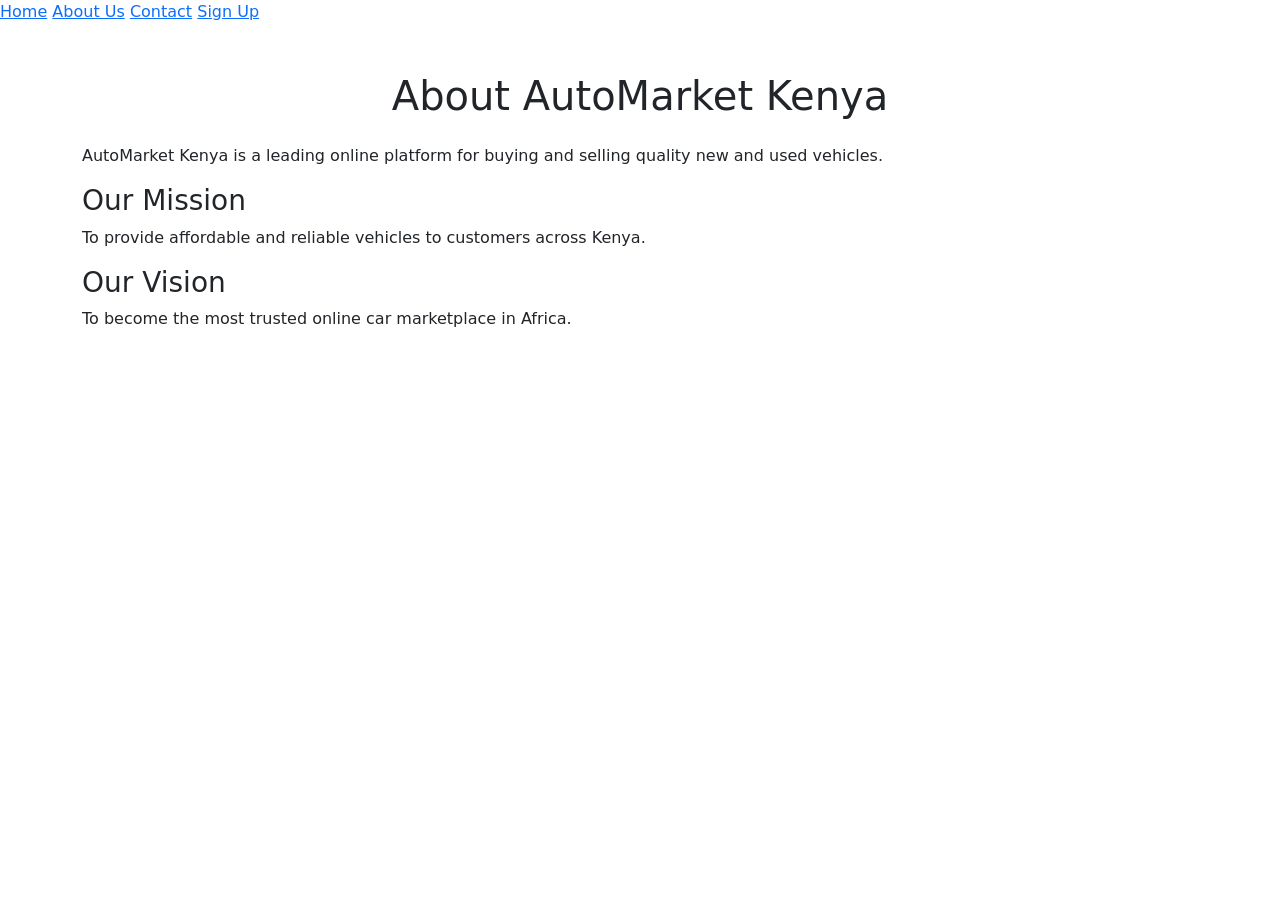
==== about.html @ 22e5df2d "create css and link t to the page" ====
<!DOCTYPE html>
<html lang="en">
<head>
    <meta charset="UTF-8">
    <meta name="viewport" content="width=device-width, initial-scale=1.0">
    <title>About Us - AutoMarket Kenya</title>

    <link href="https://cdn.jsdelivr.net/npm/bootstrap@5.3.3/dist/css/bootstrap.min.css"
          rel="stylesheet">

    <link rel="stylesheet" href="style.css">
</head>
<body>

    <nav>
         <a href="index.html">Home</a>
         <a href="about.html">About Us</a>        
         <a href="contact.html">Contact</a>
         <a href="signup.html">Sign Up</a>
    </nav>

    <div class="container py-5">
        <h1 class="text-center mb-4">About AutoMarket Kenya</h1>

        <p>
            AutoMarket Kenya is a leading online platform for buying and
            selling quality new and used vehicles.
        </p>

        <h3>Our Mission</h3>
        <p>
            To provide affordable and reliable vehicles to customers
            across Kenya.
        </p>

        <h3>Our Vision</h3>
        <p>
            To become the most trusted online car marketplace in Africa.
        </p>
    </div>

    <script src="https://cdn.jsdelivr.net/npm/bootstrap@5.3.3/dist/js/bootstrap.bundle.min.js"></script>
</body>
</html>
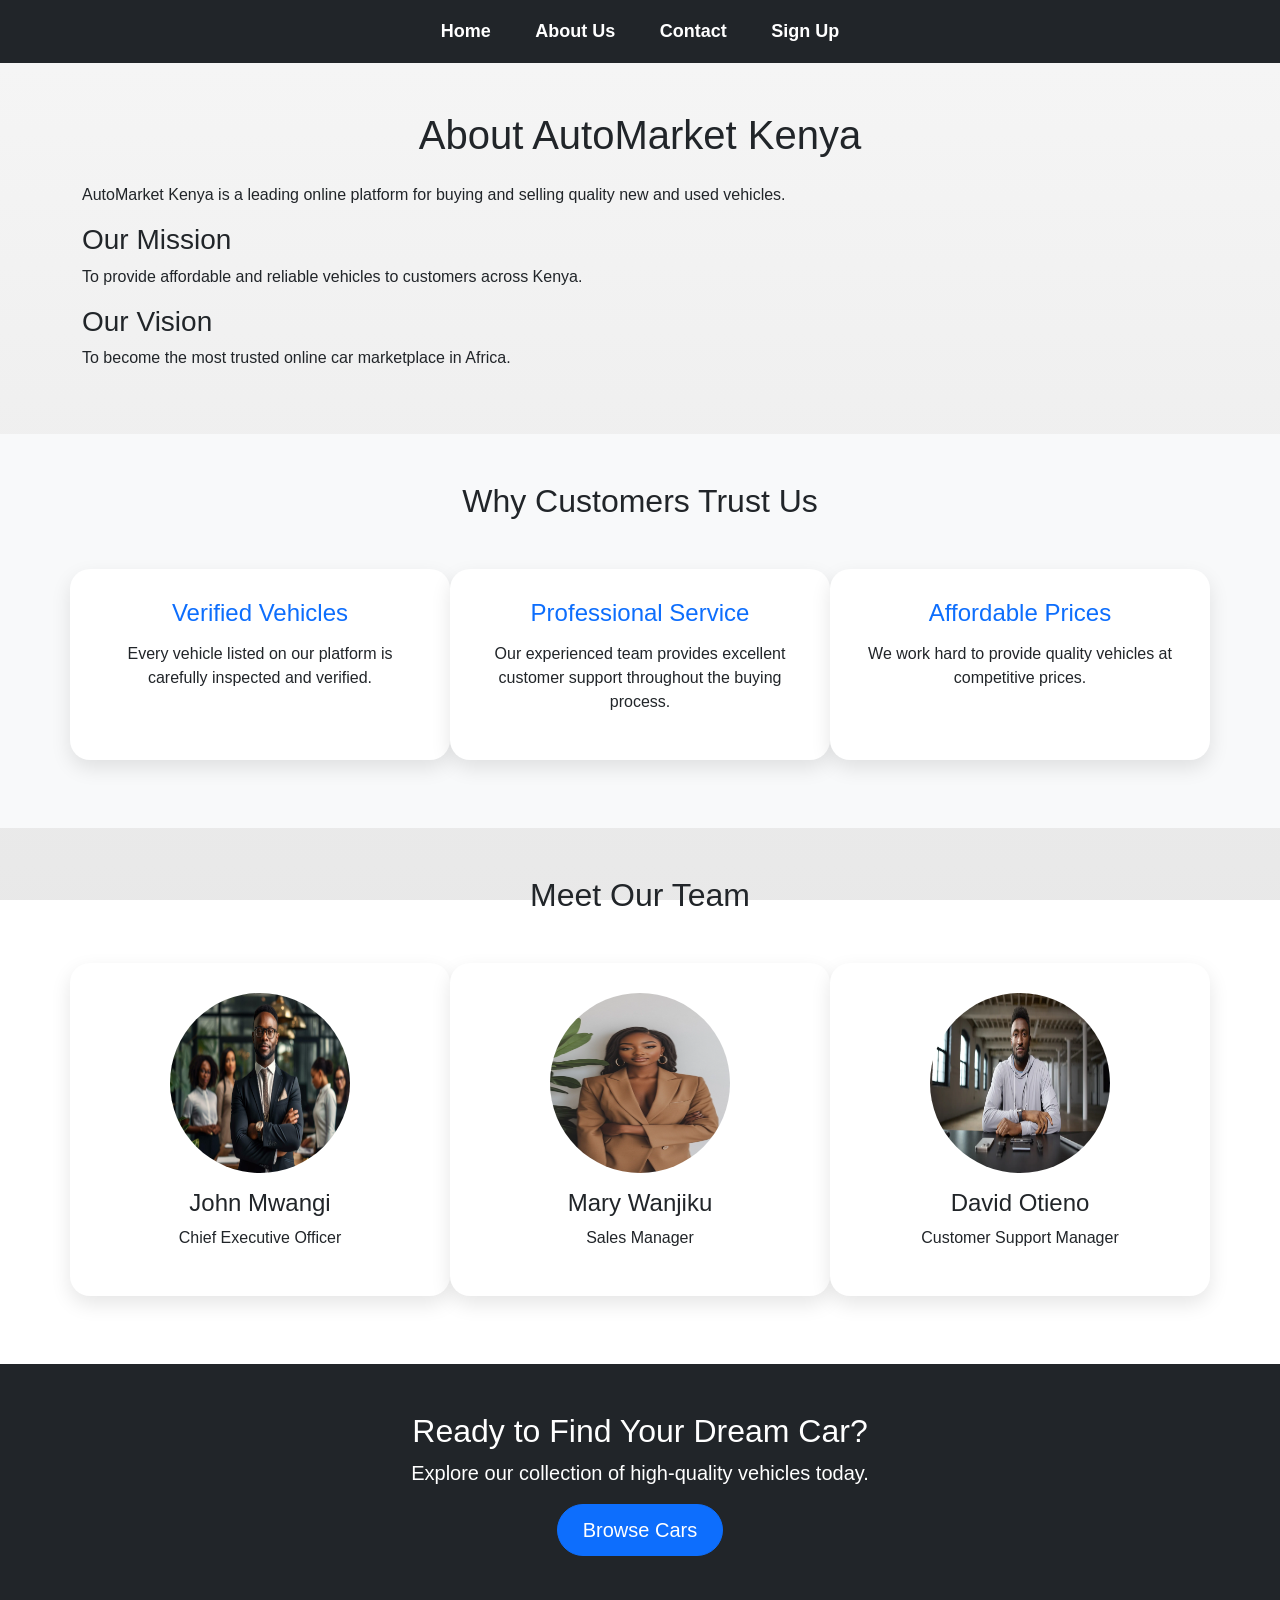
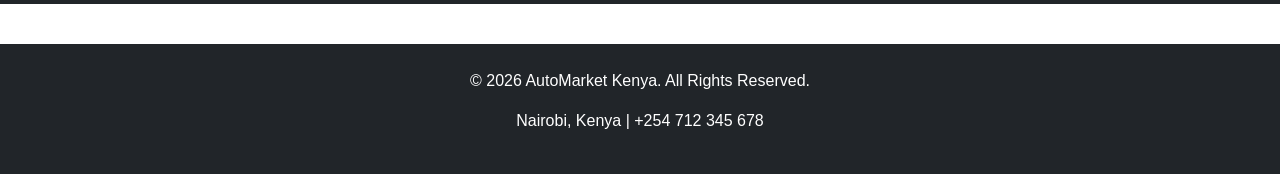
==== commit 74addd6b: "add more details to our about page" ====
--- a/about.html
+++ b/about.html
@@ -38,7 +38,139 @@
             To become the most trusted online car marketplace in Africa.
         </p>
     </div>
+    
+<section class="bg-light py-5">
 
+    <div class="container">
+
+        <h2 class="text-center mb-5">
+            Why Customers Trust Us
+        </h2>
+
+        <div class="row text-center">
+
+            <div class="col-md-4 choose-card">
+
+                <h4>Verified Vehicles</h4>
+
+                <p>
+                    Every vehicle listed on our platform is carefully
+                    inspected and verified.
+                </p>
+
+            </div>
+
+            <div class="col-md-4 choose-card">
+
+                <h4>Professional Service</h4>
+
+                <p>
+                    Our experienced team provides excellent customer
+                    support throughout the buying process.
+                </p>
+
+            </div>
+
+            <div class="col-md-4 choose-card">
+
+                <h4>Affordable Prices</h4>
+
+                <p>
+                    We work hard to provide quality vehicles at
+                    competitive prices.
+                </p>
+
+            </div>
+
+        </div>
+
+    </div>
+
+</section>
+<!-- Meet Our Team Section -->
+<section class="container py-5">
+
+    <h2 class="text-center mb-5">
+        Meet Our Team
+    </h2>
+
+    <div class="row text-center">
+
+        <div class="col-md-4">
+
+            <img src="ceo.png"
+                 class="rounded-circle mb-3"
+                 width="180"
+                 height="180">
+
+            <h4>John Mwangi</h4>
+
+            <p>Chief Executive Officer</p>
+
+        </div>
+
+        <div class="col-md-4">
+
+            <img src="image.webp"
+                 class="rounded-circle mb-3"
+                 width="180"
+                 height="180">
+
+            <h4>Mary Wanjiku</h4>
+
+            <p>Sales Manager</p>
+
+        </div>
+
+        <div class="col-md-4">
+
+            <img src="david.png"
+                 class="rounded-circle mb-3"
+                 width="180"
+                 height="180">
+
+            <h4>David Otieno</h4>
+
+            <p>Customer Support Manager</p>
+
+        </div>
+
+    </div>
+
+</section>
+<!-- Call To Action Section -->
+<section class="bg-dark text-white py-5">
+
+    <div class="container text-center">
+
+        <h2>
+            Ready to Find Your Dream Car?
+        </h2>
+
+        <p class="lead">
+            Explore our collection of high-quality vehicles today.
+        </p>
+
+        <a href="inventory.html"
+           class="btn btn-primary btn-lg">
+            Browse Cars
+        </a>
+
+    </div>
+
+</section>
+<!-- Footer Section -->
+<footer class="footer">
+
+    <p>
+        © 2026 AutoMarket Kenya. All Rights Reserved.
+    </p>
+
+    <p>
+        Nairobi, Kenya | +254 712 345 678
+    </p>
+
+</footer>
     <script src="https://cdn.jsdelivr.net/npm/bootstrap@5.3.3/dist/js/bootstrap.bundle.min.js"></script>
 </body>
 </html>
--- a/style.css
+++ b/style.css
@@ -0,0 +1,159 @@
+/* General styles */
+body {
+    font-family: Arial, Helvetica, sans-serif;
+    background: linear-gradient(
+        rgba(245,245,245,0.9),
+        rgba(230,230,230,0.9)
+    ),
+    url("images/background.jpg");
+
+    background-size: cover;
+    background-attachment: fixed;
+    background-position: center;
+}
+
+/* Navigation bar */
+nav {
+    background-color: #212529;
+    padding: 18px;
+    text-align: center;
+}
+
+nav a {
+    color: white;
+    text-decoration: none;
+    margin: 0 20px;
+    font-size: 18px;
+    font-weight: bold;
+}
+
+nav a:hover {
+    color: #0d6efd;
+}
+
+/* Hero section */
+.hero {
+    background: linear-gradient(rgba(0,0,0,0.6),
+                rgba(0,0,0,0.6)),
+                url("images/hero-banner.jpg");
+    background-size: cover;
+    background-position: center;
+    height: 70vh;
+
+    display: flex;
+    justify-content: center;
+    align-items: center;
+    text-align: center;
+
+    color: white;
+}
+
+.hero h1 {
+    font-size: 70px;
+    text-shadow: 3px 3px 10px black;
+}
+
+.hero p {
+    font-size: 25px;
+}
+
+/* Statistics section */
+.text-primary {
+    font-size: 55px;
+}
+.row.text-center .col-md-4{
+    background: white;
+    border-radius: 20px;
+    padding: 30px;
+    margin-bottom: 20px;
+
+    box-shadow:
+        0px 8px 20px rgba(0,0,0,0.1);
+
+    transition: 0.4s;
+}
+
+.row.text-center .col-md-4:hover{
+    transform: translateY(-10px);
+}
+
+/* Why choose us section */
+.bg-light h4 {
+    margin-bottom: 15px;
+    color: #0d6efd;
+}
+
+/* Featured vehicle cards */
+.card {
+    border: none;
+    border-radius: 25px;
+    overflow: hidden;
+    
+    box-shadow:
+        0px 10px 25px rgba(0,0,0,0.15);
+
+    transition: 0.5s;
+}
+
+.card:hover {
+    transform: scale(1.05);
+}
+section{
+    padding-top: 70px;
+    padding-bottom: 70px;
+}
+.card-body {
+    text-align: center;
+}
+
+.card-body h5 {
+    font-weight: bold;
+}
+
+.card-body p {
+    margin-bottom: 8px;
+}
+
+/* Vehicle images */
+.vehicle-img {
+    width: 100%;
+    height: 250px;
+    object-fit: cover;
+}
+
+/* Buttons */
+.btn-primary {
+    border-radius: 30px;
+    padding: 10px 25px;
+}
+
+/* Footer */
+.footer {
+    background-color: #212529;
+    color: white;
+    text-align: center;
+    padding: 25px;
+    margin-top: 40px;
+}
+
+
+/* Responsive design */
+@media (max-width: 768px) {
+
+    .hero {
+        height: 50vh;
+    }
+
+    .hero h1 {
+        font-size: 40px;
+    }
+
+    .hero p {
+        font-size: 18px;
+    }
+
+    nav a {
+        display: block;
+        margin: 10px 0;
+    }
+}
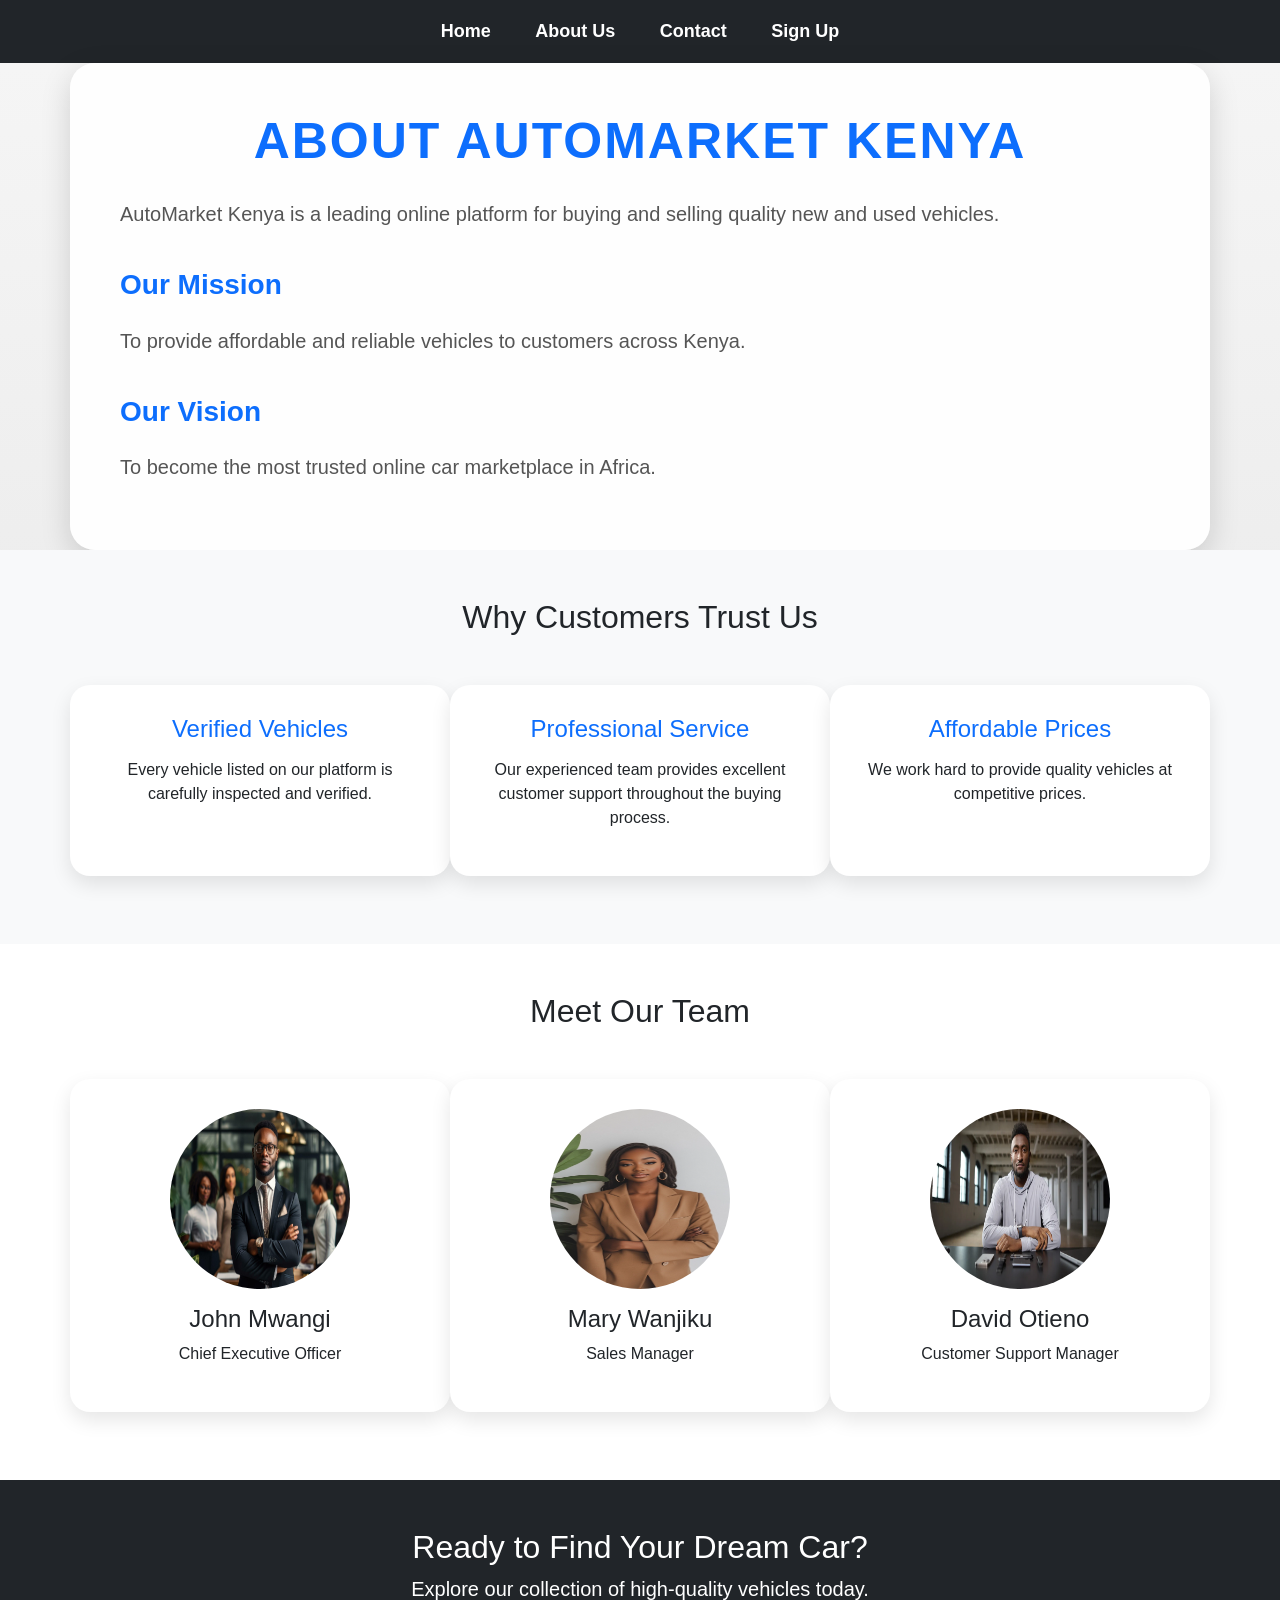
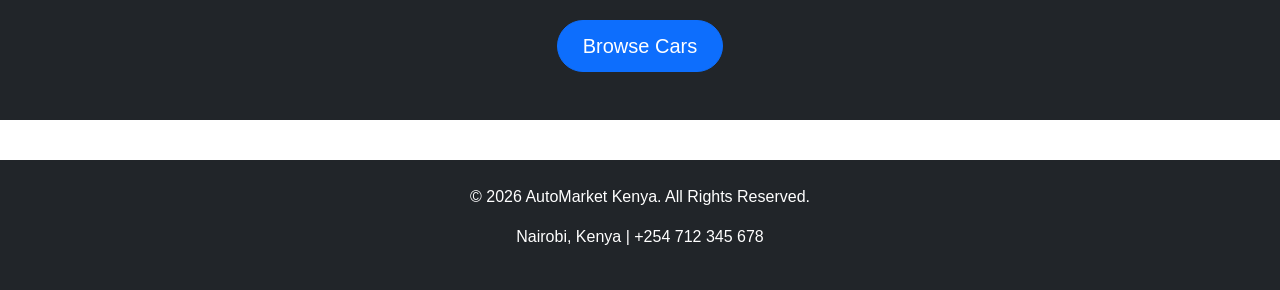
==== commit f8fdca1f: "style about headings" ====
--- a/about.html
+++ b/about.html
@@ -19,7 +19,7 @@
          <a href="signup.html">Sign Up</a>
     </nav>
 
-    <div class="container py-5">
+    <div class="container py-5 about-box">
         <h1 class="text-center mb-4">About AutoMarket Kenya</h1>
 
         <p>
--- a/style.css
+++ b/style.css
@@ -156,4 +156,32 @@
         display: block;
         margin: 10px 0;
     }
+}
+/* About section box */
+.about-box{
+    background: rgba(255,255,255,0.95);
+    padding: 50px;
+    border-radius: 25px;
+    box-shadow: 0px 10px 30px rgba(0,0,0,0.15);
+}
+.about-box h1{
+    color: #0d6efd;
+    font-weight: bold;
+    font-size: 50px;
+    margin-bottom: 35px;
+    text-transform: uppercase;
+    letter-spacing: 2px;
+}
+.about-box p{
+    font-size: 20px;
+    line-height: 1.9;
+    color: #555;
+    text-align: justify;
+}
+.about-box h3{
+    color: #0d6efd;
+    font-weight: bold;
+    margin-top: 35px;
+    margin-bottom: 20px;
+    position: relative;
 }
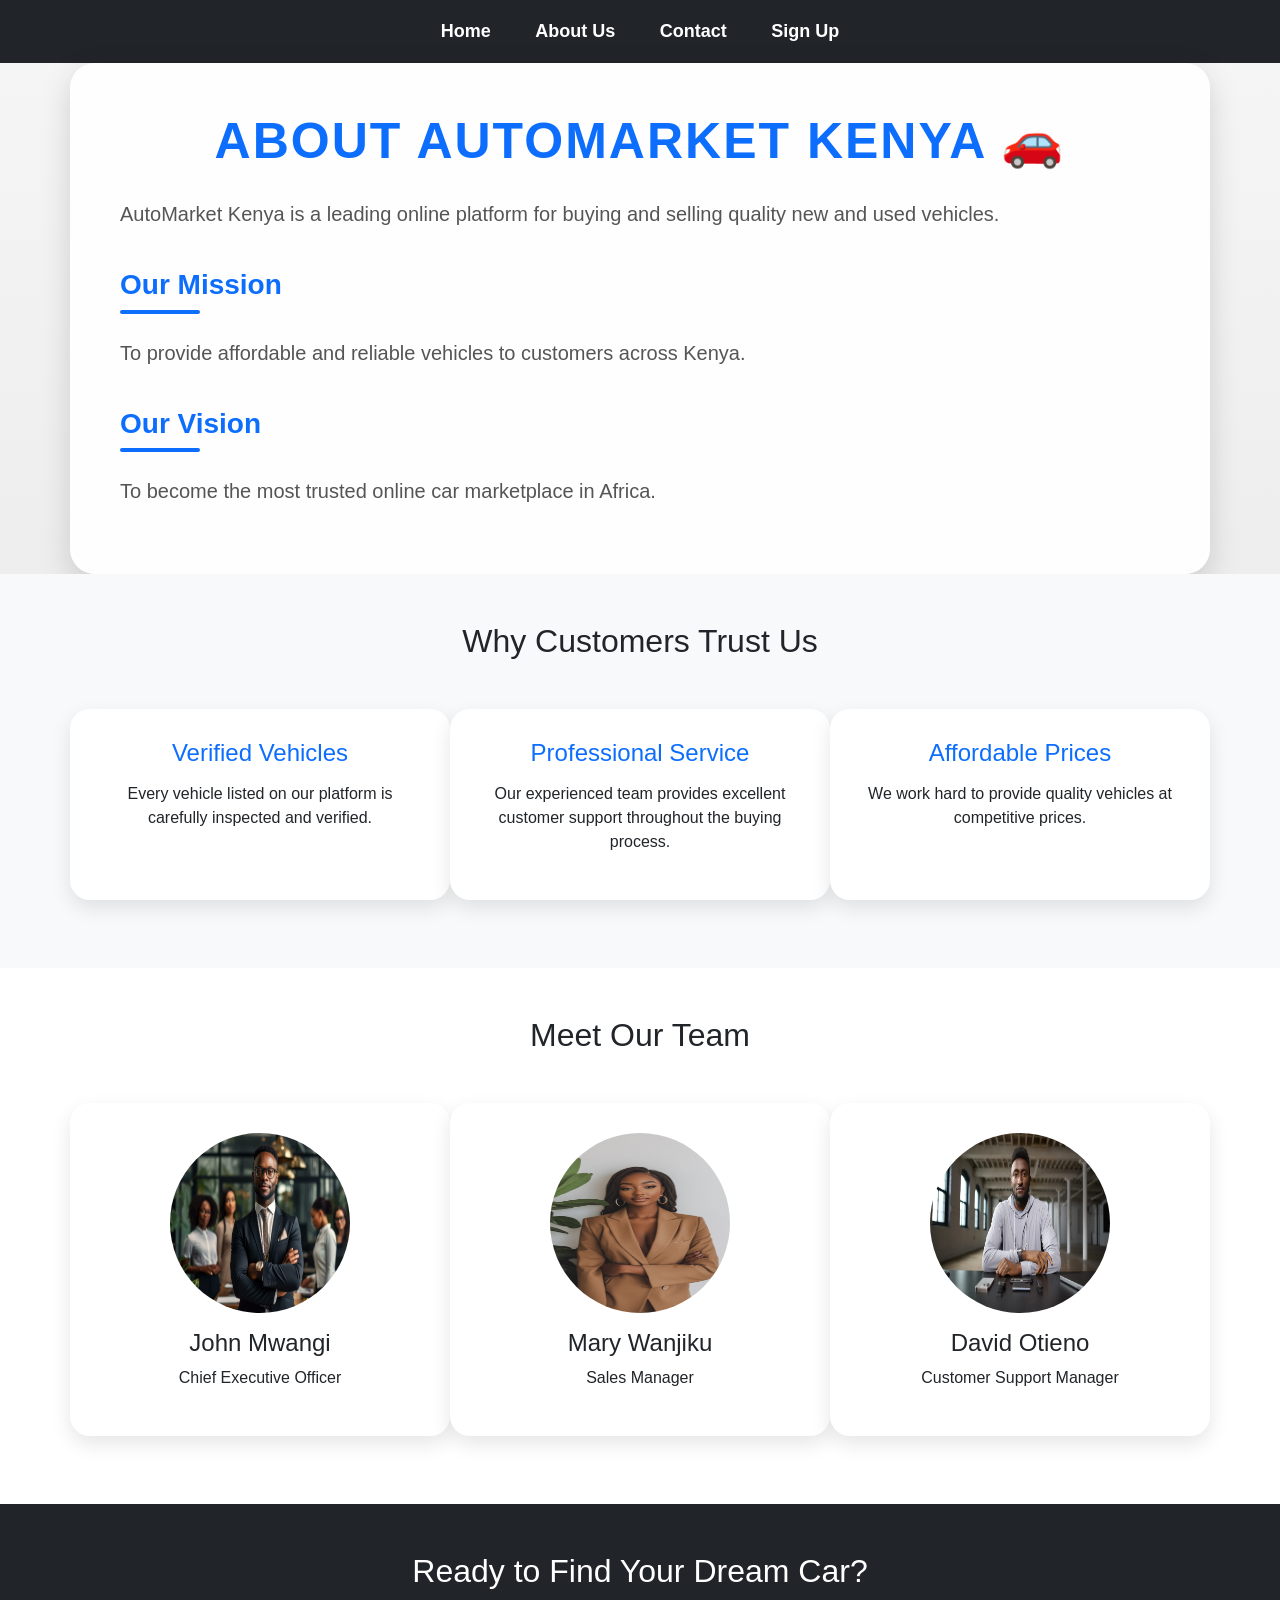
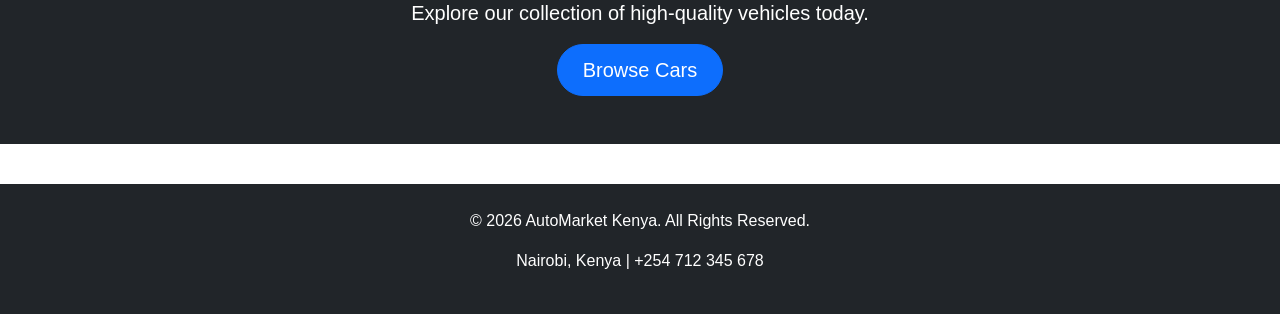
==== commit 45c380f6: "about css and inventory page creation" ====
--- a/about.html
+++ b/about.html
@@ -20,7 +20,9 @@
     </nav>
 
     <div class="container py-5 about-box">
-        <h1 class="text-center mb-4">About AutoMarket Kenya</h1>
+        <h1 class="text-center mb-4">
+    About AutoMarket Kenya 🚗
+    </h1>
 
         <p>
             AutoMarket Kenya is a leading online platform for buying and
--- a/style.css
+++ b/style.css
@@ -184,4 +184,17 @@
     margin-top: 35px;
     margin-bottom: 20px;
     position: relative;
+}
+.about-box h3::after{
+    content: "";
+    display: block;
+    width: 80px;
+    height: 4px;
+    background: #0d6efd;
+    margin-top: 8px;
+    border-radius: 10px;
+}
+.about-box:hover{
+    transform: translateY(-5px);
+    transition: 0.4s;
 }
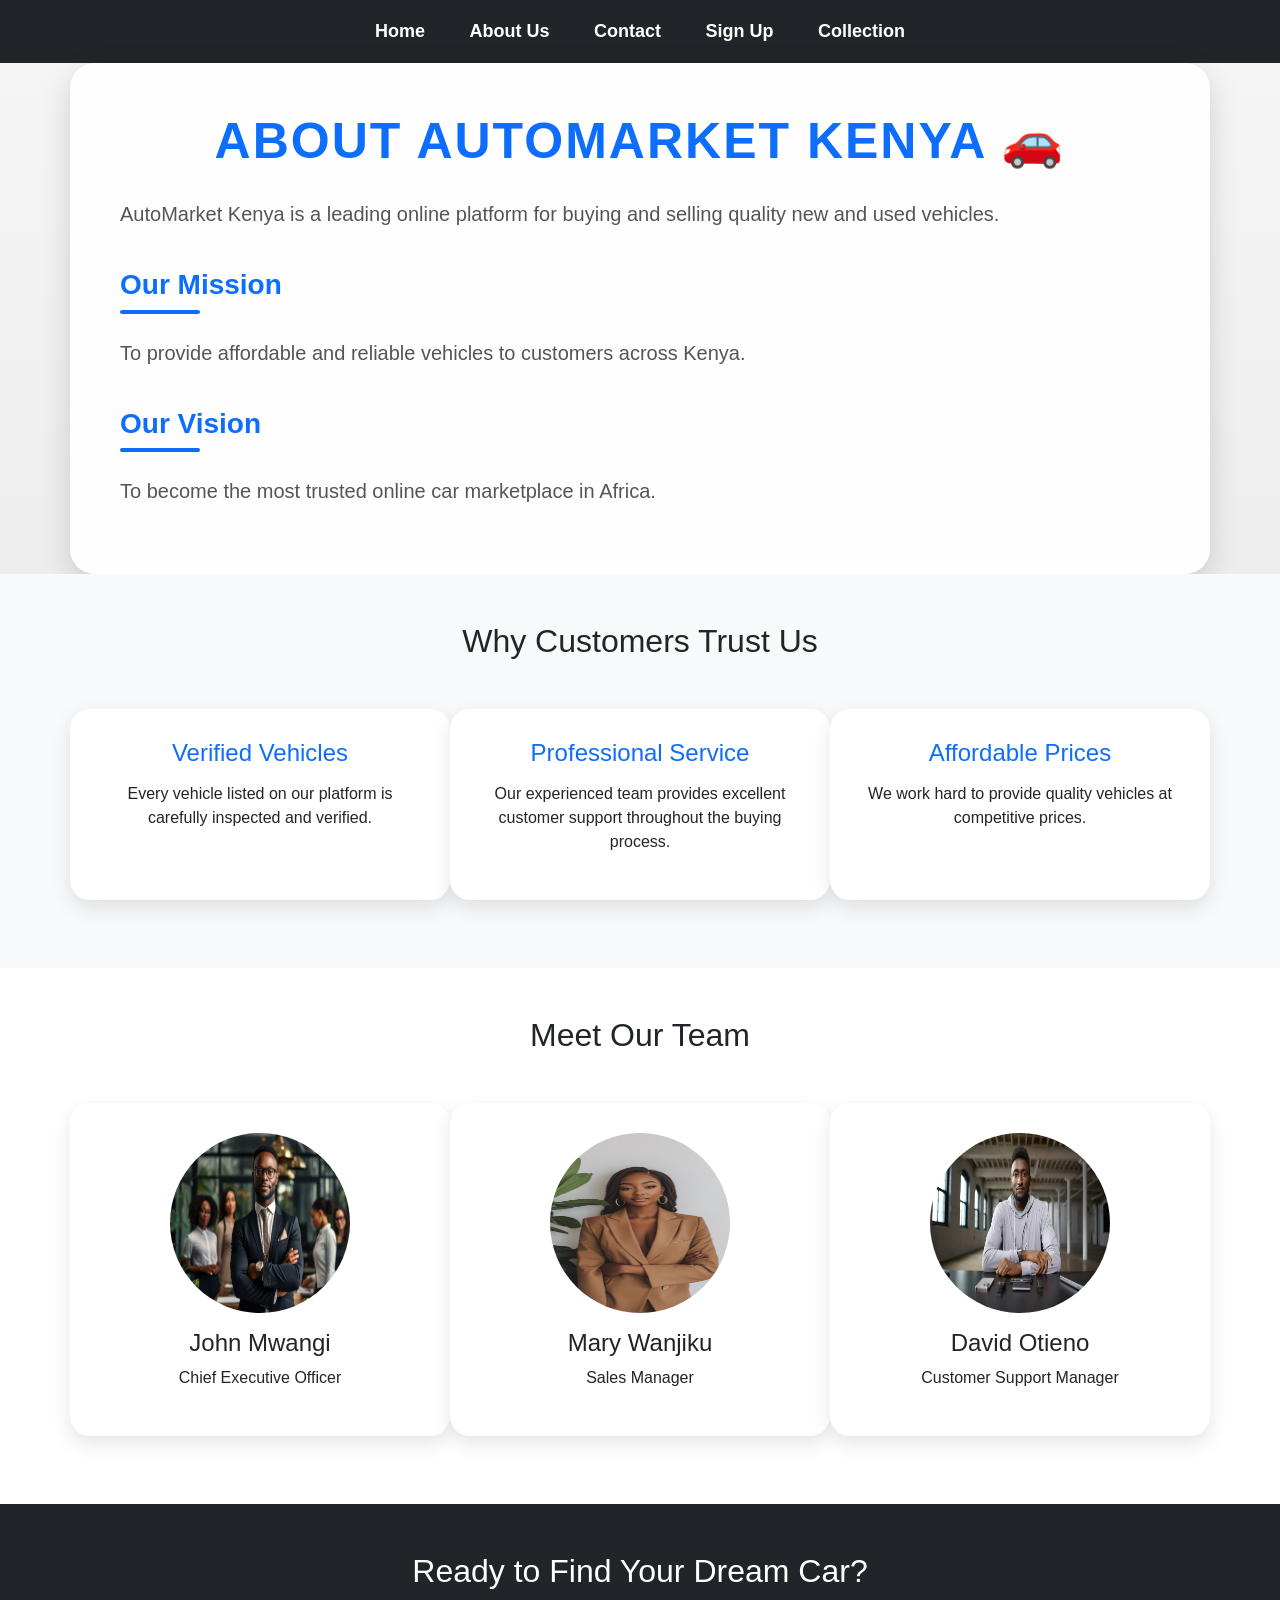
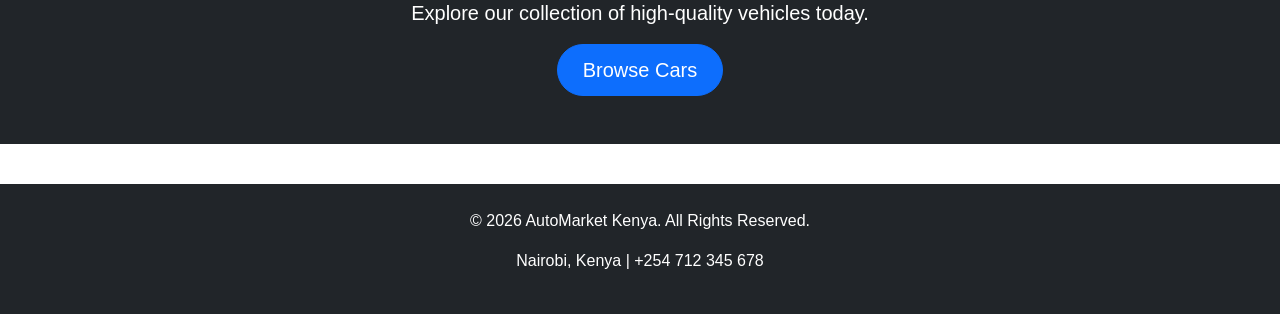
==== commit 16b66a3b: "link inventonry to other pages" ====
--- a/about.html
+++ b/about.html
@@ -17,6 +17,7 @@
          <a href="about.html">About Us</a>        
          <a href="contact.html">Contact</a>
          <a href="signup.html">Sign Up</a>
+         <a href="inventory.html">Collection</a>
     </nav>
 
     <div class="container py-5 about-box">
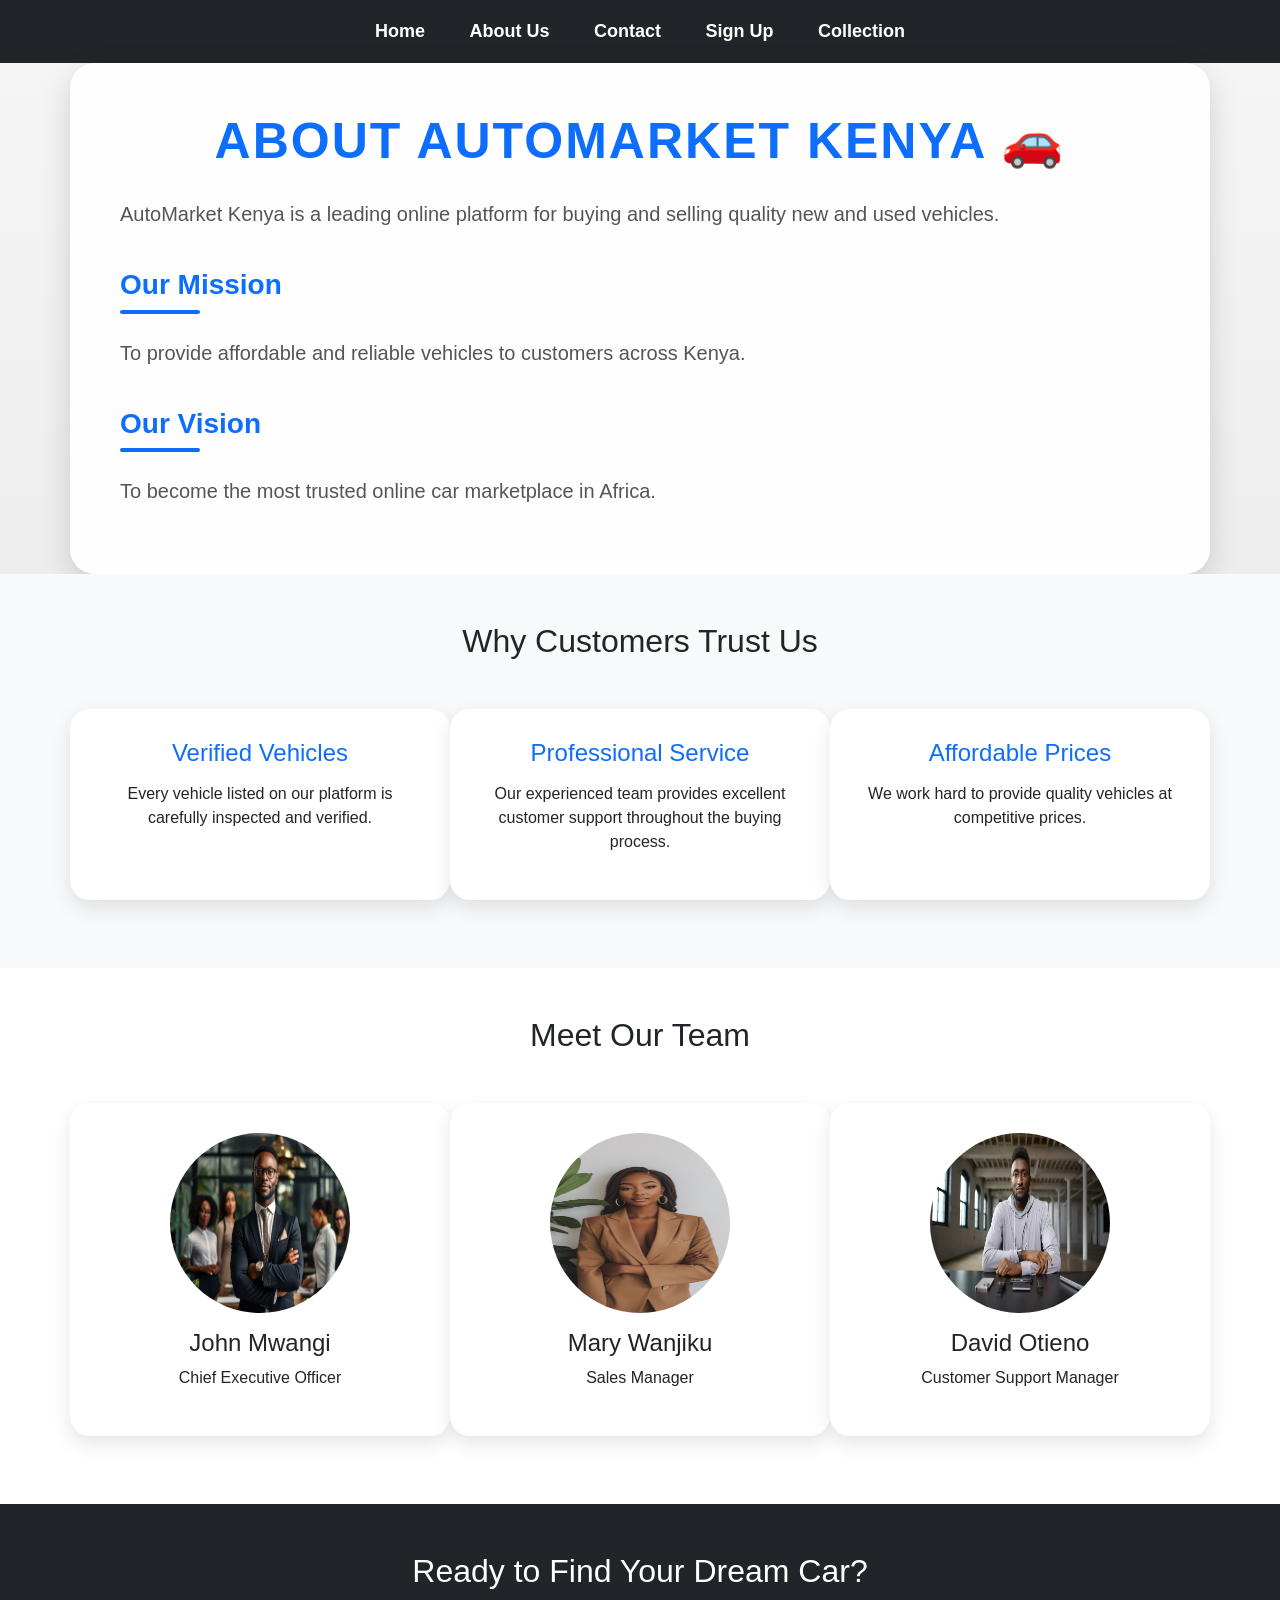
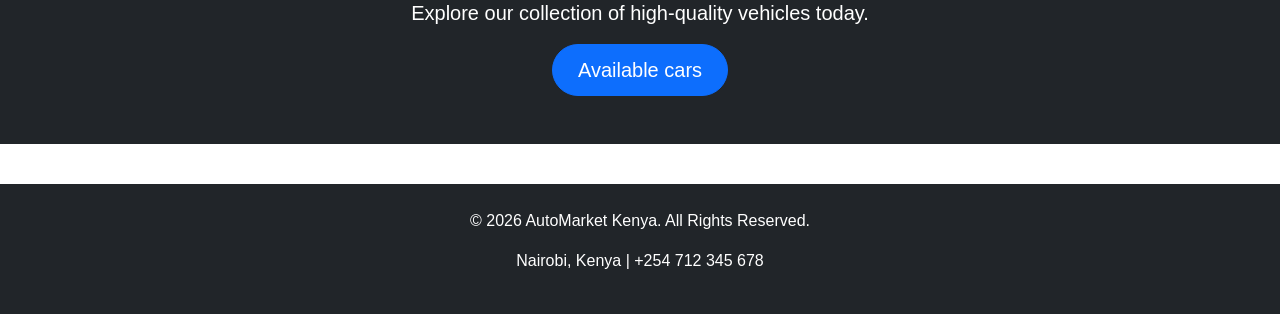
==== commit fb6421c5: "add 5 cars to our collection page" ====
--- a/about.html
+++ b/about.html
@@ -156,7 +156,7 @@
 
         <a href="inventory.html"
            class="btn btn-primary btn-lg">
-            Browse Cars
+            Available cars
         </a>
 
     </div>
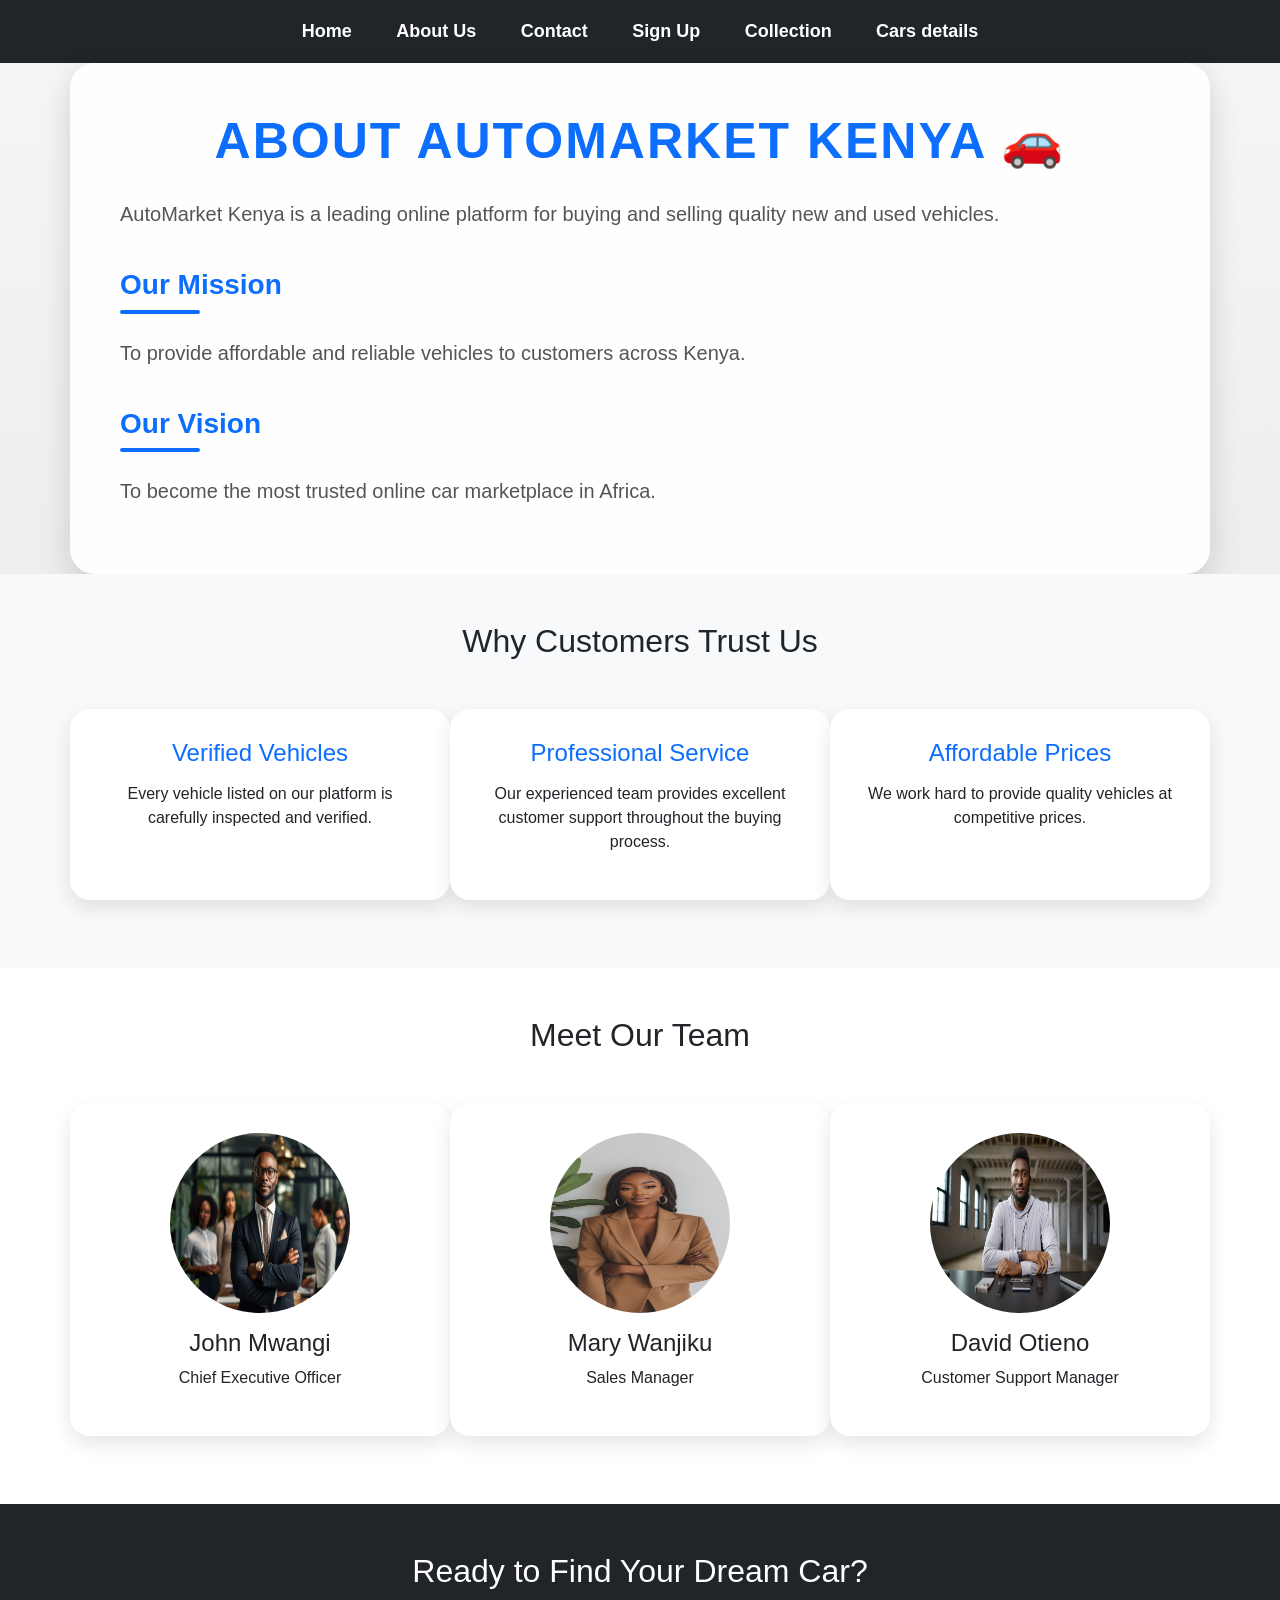
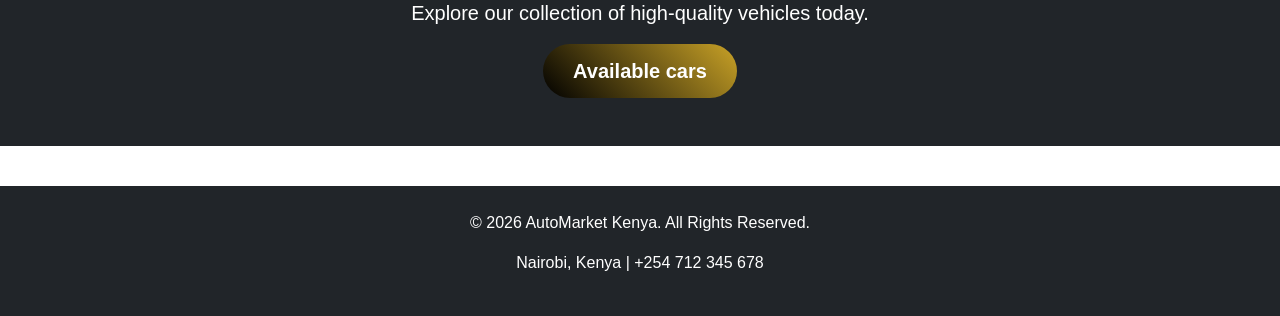
==== commit 31cf02b3: "create details page and link it with other pages" ====
--- a/about.html
+++ b/about.html
@@ -18,6 +18,7 @@
          <a href="contact.html">Contact</a>
          <a href="signup.html">Sign Up</a>
          <a href="inventory.html">Collection</a>
+         <a href="details.html">Cars details</a>
     </nav>
 
     <div class="container py-5 about-box">
@@ -90,7 +91,7 @@
     </div>
 
 </section>
-<!-- Meet Our Team Section -->
+
 <section class="container py-5">
 
     <h2 class="text-center mb-5">
@@ -141,7 +142,7 @@
     </div>
 
 </section>
-<!-- Call To Action Section -->
+
 <section class="bg-dark text-white py-5">
 
     <div class="container text-center">
@@ -162,7 +163,7 @@
     </div>
 
 </section>
-<!-- Footer Section -->
+
 <footer class="footer">
 
     <p>
--- a/style.css
+++ b/style.css
@@ -123,9 +123,20 @@
 
 /* Buttons */
 .btn-primary {
-    border-radius: 30px;
-    padding: 10px 25px;
-}
+   background: linear-gradient(45deg, #000000, #c9a227);
+    border: none;
+    border-radius: 50px;
+    padding: 12px 30px;
+    font-weight: bold;
+    color: white;
+    transition: all 0.3s ease;
+}
+
+.btn-primary:hover{
+    transform: scale(1.05);
+    box-shadow: 0px 10px 25px rgba(201,162,39,0.5);
+}
+
 
 /* Footer */
 .footer {
@@ -197,4 +208,5 @@
 .about-box:hover{
     transform: translateY(-5px);
     transition: 0.4s;
-}+}
+
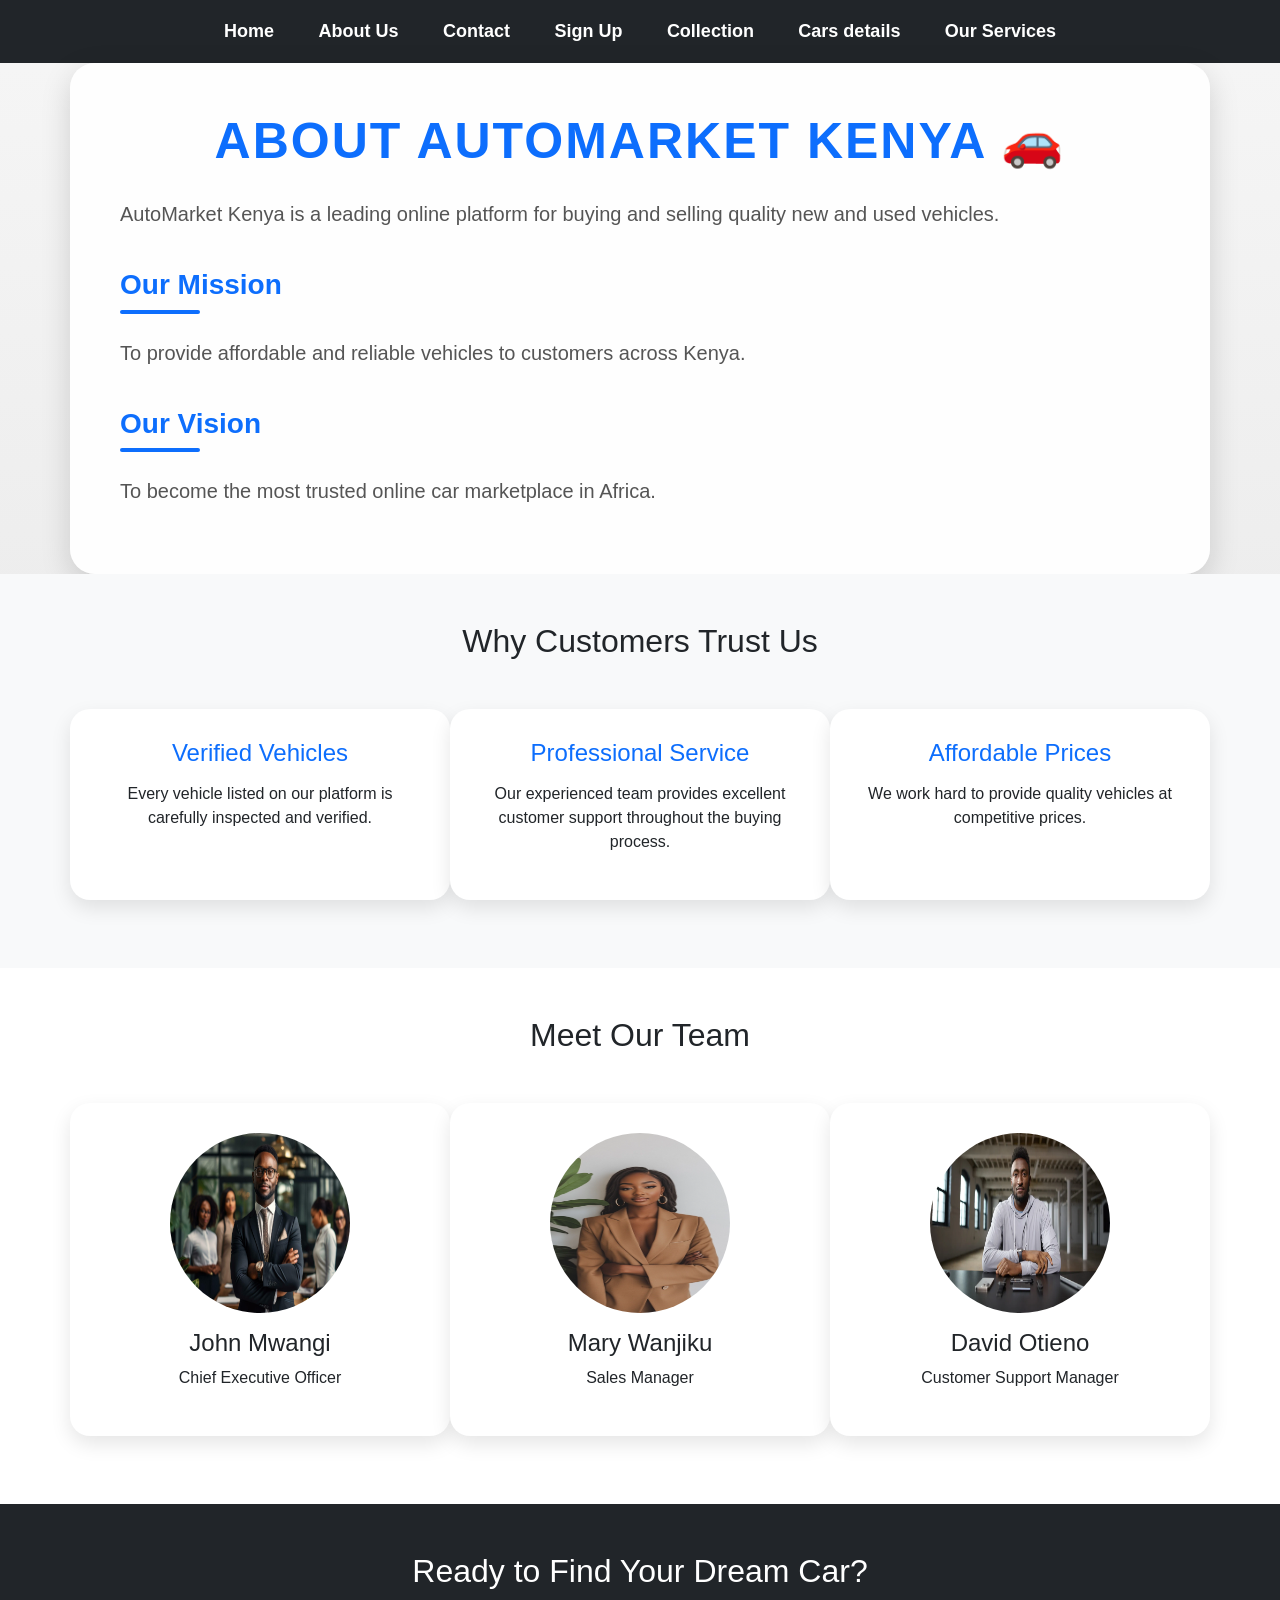
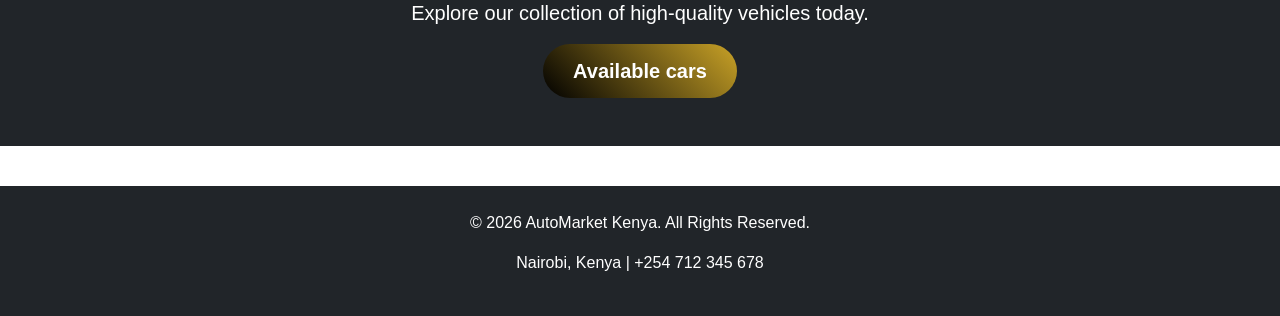
==== commit 79626ac0: "create services page and link it with other pages" ====
--- a/about.html
+++ b/about.html
@@ -19,6 +19,7 @@
          <a href="signup.html">Sign Up</a>
          <a href="inventory.html">Collection</a>
          <a href="details.html">Cars details</a>
+         <a href="services.html">Our Services</a>
     </nav>
 
     <div class="container py-5 about-box">
--- a/style.css
+++ b/style.css
@@ -35,7 +35,7 @@
 .hero {
     background: linear-gradient(rgba(0,0,0,0.6),
                 rgba(0,0,0,0.6)),
-                url("images/hero-banner.jpg");
+                url("voicharisme.png");
     background-size: cover;
     background-position: center;
     height: 70vh;
